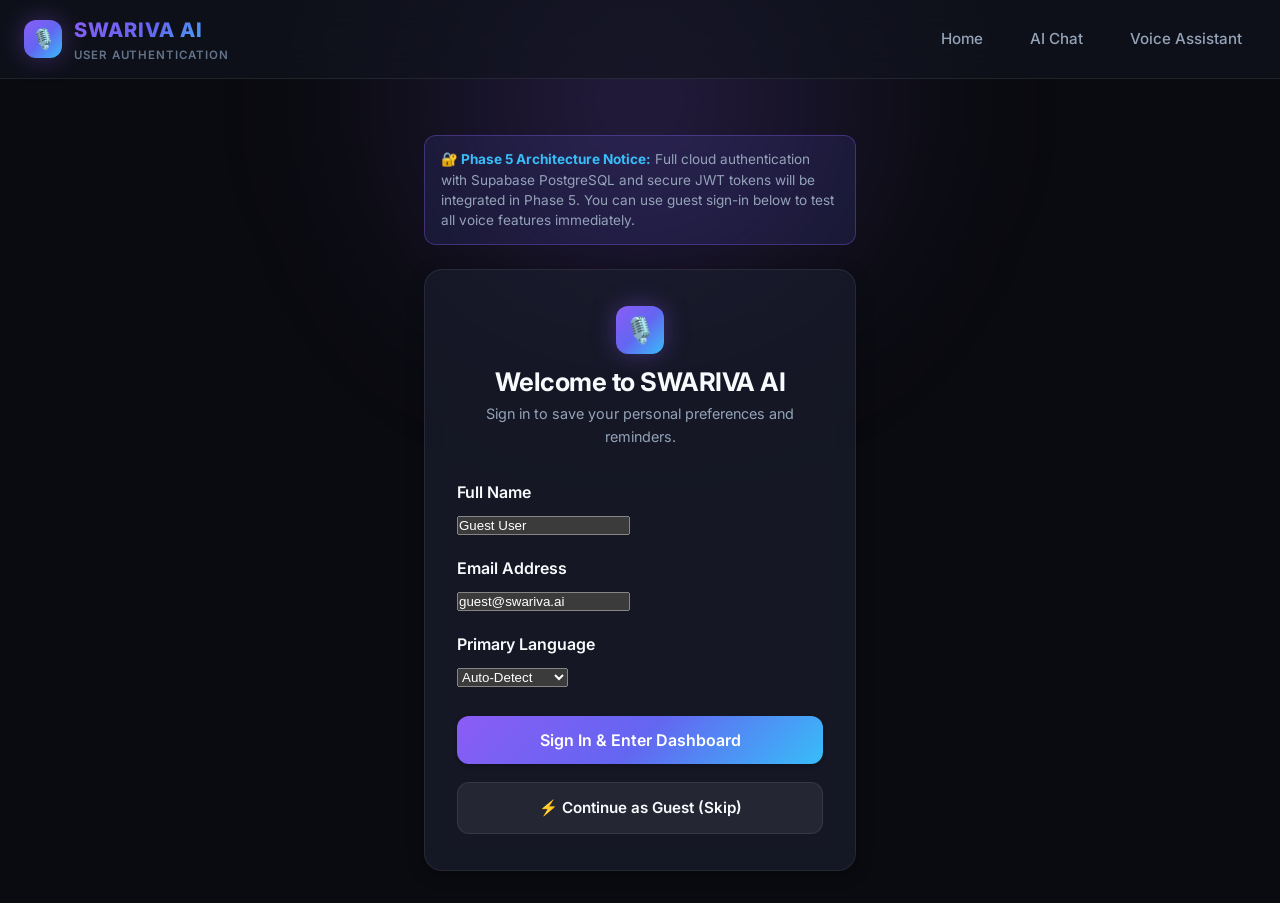
==== frontend/auth.html @ f0828daf "feat(frontend): complete accessible dark-themed frontend with live voice visualizer and 8 responsive" ====
<!DOCTYPE html>
<html lang="en">
<head>
  <meta charset="UTF-8">
  <meta name="viewport" content="width=device-width, initial-scale=1.0">
  <title>SWARIVA AI — Sign In / Sign Up</title>
  <link rel="stylesheet" href="css/variables.css">
  <link rel="stylesheet" href="css/style.css">
  <link rel="preconnect" href="https://fonts.googleapis.com">
  <link rel="preconnect" href="https://fonts.gstatic.com" crossorigin>
  <link href="https://fonts.googleapis.com/css2?family=Inter:wght@400;500;600;700;800&display=swap" rel="stylesheet">
</head>
<body>
  <div class="ambient-glow" aria-hidden="true"></div>

  <!-- Navigation -->
  <header class="navbar" role="banner">
    <a href="index.html" class="brand-container" aria-label="SWARIVA AI Home">
      <div class="brand-logo-icon">🎙️</div>
      <div class="brand-text-block">
        <span class="brand-title">SWARIVA AI</span>
        <span class="brand-tagline">User Authentication</span>
      </div>
    </a>

    <nav aria-label="Main Navigation">
      <ul class="nav-links">
        <li><a href="index.html" class="nav-link">Home</a></li>
        <li><a href="chat.html" class="nav-link">AI Chat</a></li>
        <li><a href="voice.html" class="nav-link">Voice Assistant</a></li>
      </ul>
    </nav>
  </header>

  <main class="container" style="max-width: 480px; padding-top: 3.5rem;">
    <!-- Architecture Notice (Rule 9: Clear disclosure of Phase 5 Supabase Auth) -->
    <div style="background: rgba(99, 102, 241, 0.12); border: 1px solid var(--border-bright); padding: 0.85rem 1rem; border-radius: var(--radius-md); font-size: 0.85rem; color: var(--text-secondary); margin-bottom: 1.5rem; line-height: 1.5;">
      <strong style="color: var(--accent-cyan);">🔐 Phase 5 Architecture Notice:</strong>
      Full cloud authentication with Supabase PostgreSQL and secure JWT tokens will be integrated in Phase 5. You can use guest sign-in below to test all voice features immediately.
    </div>

    <div class="card" style="padding: 2.25rem 2rem;">
      <div style="text-align: center; margin-bottom: 2rem;">
        <div class="brand-logo-icon" style="margin: 0 auto 0.75rem; width: 48px; height: 48px; font-size: 1.6rem;">🎙️</div>
        <h1 style="font-size: 1.6rem;">Welcome to SWARIVA AI</h1>
        <p style="font-size: 0.9rem; margin-top: 0.25rem;">Sign in to save your personal preferences and reminders.</p>
      </div>

      <!-- Auth Form -->
      <form id="auth-form" style="display: flex; flex-direction: column; gap: 1.15rem;">
        <div>
          <label for="auth-name" class="form-label" style="display: block; margin-bottom: 0.4rem; font-weight: 600;">Full Name</label>
          <input type="text" id="auth-name" class="text-input" placeholder="e.g. Ramesh Kumar" value="Guest User" required>
        </div>

        <div>
          <label for="auth-email" class="form-label" style="display: block; margin-bottom: 0.4rem; font-weight: 600;">Email Address</label>
          <input type="email" id="auth-email" class="text-input" placeholder="name@example.com" value="guest@swariva.ai" required>
        </div>

        <div>
          <label for="auth-lang" class="form-label" style="display: block; margin-bottom: 0.4rem; font-weight: 600;">Primary Language</label>
          <select id="auth-lang" class="select-input">
            <option value="auto">Auto-Detect</option>
            <option value="english">English (en-IN)</option>
            <option value="hindi">Hindi (hi-IN)</option>
            <option value="telugu">Telugu (te-IN)</option>
          </select>
        </div>

        <button type="submit" class="btn btn-primary" style="width: 100%; padding: 0.85rem; font-size: 1rem; margin-top: 0.5rem;">
          Sign In & Enter Dashboard
        </button>

        <a href="chat.html" class="btn btn-secondary" style="width: 100%; padding: 0.8rem; font-size: 0.95rem; text-align: center;">
          ⚡ Continue as Guest (Skip)
        </a>
      </form>
    </div>
  </main>

  <script src="js/config.js"></script>
  <script>
    document.addEventListener('DOMContentLoaded', () => {
      const form = document.getElementById('auth-form');
      const nameInput = document.getElementById('auth-name');
      const langSelect = document.getElementById('auth-lang');

      form.addEventListener('submit', (e) => {
        e.preventDefault();
        const name = nameInput.value.trim() || 'User';
        const lang = langSelect.value || 'auto';

        localStorage.setItem('swariva_user_name', name);
        setStoredLanguage(lang);

        showToast(`Welcome, ${name}! Redirecting to AI Chat...`, 'success');
        setTimeout(() => {
          window.location.href = 'chat.html';
        }, 800);
      });
    });
  </script>
</body>
</html>
---- frontend/css/variables.css ----
/* ==========================================================================
   SWARIVA AI — Design Tokens & CSS Variables
   Theme: Premium Dark with Cyber-Indigo & Royal-Purple Accents
   ========================================================================== */

:root {
  /* Color Palette - Dark Premium */
  --bg-primary: #0a0b10;
  --bg-secondary: #121420;
  --bg-tertiary: #1a1d2e;
  --bg-card: rgba(26, 29, 46, 0.7);
  --bg-card-hover: rgba(35, 39, 62, 0.85);
  --bg-glass: rgba(18, 20, 32, 0.65);

  /* Primary Brand Gradients & Accents */
  --primary-purple: #8b5cf6;
  --primary-indigo: #6366f1;
  --accent-cyan: #38bdf8;
  --accent-teal: #14b8a6;
  --accent-pink: #ec4899;
  
  --gradient-brand: linear-gradient(135deg, #8b5cf6 0%, #6366f1 50%, #38bdf8 100%);
  --gradient-glow: radial-gradient(circle at center, rgba(139, 92, 246, 0.25) 0%, transparent 70%);
  --gradient-card: linear-gradient(180deg, rgba(255, 255, 255, 0.04) 0%, rgba(255, 255, 255, 0.01) 100%);
  --gradient-mic: linear-gradient(135deg, #a855f7 0%, #6366f1 100%);
  --gradient-mic-active: linear-gradient(135deg, #ef4444 0%, #f43f5e 100%);

  /* Text Colors */
  --text-primary: #f8fafc;
  --text-secondary: #94a3b8;
  --text-muted: #64748b;
  --text-highlight: #c084fc;

  /* Borders & Dividers */
  --border-subtle: rgba(255, 255, 255, 0.08);
  --border-bright: rgba(139, 92, 246, 0.35);
  --border-focus: #8b5cf6;

  /* Status Colors */
  --status-success: #10b981;
  --status-warning: #f59e0b;
  --status-danger: #ef4444;
  --status-info: #38bdf8;

  /* Typography */
  --font-family: 'Inter', -apple-system, BlinkMacSystemFont, 'Segoe UI', Roboto, Helvetica, Arial, sans-serif;
  --font-size-base: 16px;
  --line-height-base: 1.6;

  /* Spacing */
  --spacing-xs: 0.25rem;
  --spacing-sm: 0.5rem;
  --spacing-md: 1rem;
  --spacing-lg: 1.5rem;
  --spacing-xl: 2rem;
  --spacing-2xl: 3rem;

  /* Border Radii */
  --radius-sm: 8px;
  --radius-md: 12px;
  --radius-lg: 18px;
  --radius-xl: 24px;
  --radius-full: 9999px;

  /* Shadows */
  --shadow-sm: 0 2px 4px rgba(0, 0, 0, 0.2);
  --shadow-md: 0 4px 16px rgba(0, 0, 0, 0.35);
  --shadow-lg: 0 10px 30px rgba(0, 0, 0, 0.5);
  --shadow-glow: 0 0 25px rgba(139, 92, 246, 0.35);
  --shadow-mic: 0 0 35px rgba(124, 58, 237, 0.5);
  --shadow-mic-active: 0 0 45px rgba(239, 68, 68, 0.7);

  /* Transitions */
  --transition-fast: 0.15s ease;
  --transition-normal: 0.25s ease;
  --transition-slow: 0.4s cubic-bezier(0.16, 1, 0.3, 1);
}

/* ── Accessibility: High Contrast Mode ── */
body.high-contrast {
  --bg-primary: #000000;
  --bg-secondary: #0a0a0a;
  --bg-tertiary: #141414;
  --bg-card: #000000;
  --text-primary: #ffffff;
  --text-secondary: #e2e8f0;
  --text-muted: #cbd5e1;
  --border-subtle: #ffffff;
  --border-bright: #ffff00;
  --border-focus: #ffff00;
  --primary-purple: #c084fc;
}

/* ── Accessibility: Dynamic Font Sizing ── */
body.font-large {
  --font-size-base: 18px;
}
body.font-xlarge {
  --font-size-base: 20px;
}
---- frontend/css/style.css ----
/* ==========================================================================
   SWARIVA AI — Global Stylesheet & Component Library
   ========================================================================== */

@import url('variables.css');

*, *::before, *::after {
  box-sizing: border-box;
  margin: 0;
  padding: 0;
}

html {
  font-size: var(--font-size-base);
  scroll-behavior: smooth;
  color-scheme: dark;
}

body {
  font-family: var(--font-family);
  background-color: var(--bg-primary);
  color: var(--text-primary);
  line-height: var(--line-height-base);
  min-height: 100vh;
  display: flex;
  flex-direction: column;
  overflow-x: hidden;
  -webkit-font-smoothing: antialiased;
}

/* ── Accessible Focus States ── */
:focus-visible {
  outline: 3px solid var(--accent-cyan);
  outline-offset: 3px;
  border-radius: var(--radius-sm);
}

/* ── Typography & Links ── */
h1, h2, h3, h4, h5, h6 {
  color: var(--text-primary);
  font-weight: 700;
  line-height: 1.25;
  letter-spacing: -0.02em;
}

h1 { font-size: 2.25rem; }
h2 { font-size: 1.75rem; }
h3 { font-size: 1.35rem; }

p {
  color: var(--text-secondary);
}

a {
  color: var(--text-highlight);
  text-decoration: none;
  transition: color var(--transition-fast);
}

a:hover {
  color: var(--accent-cyan);
}

/* ── Background Glow Effects ── */
.ambient-glow {
  position: fixed;
  top: -150px;
  left: 50%;
  transform: translateX(-50%);
  width: 750px;
  height: 500px;
  background: var(--gradient-glow);
  pointer-events: none;
  z-index: 0;
  filter: blur(80px);
}

/* ── Navigation Bar ── */
.navbar {
  position: sticky;
  top: 0;
  z-index: 100;
  background: var(--bg-glass);
  backdrop-filter: blur(16px);
  -webkit-backdrop-filter: blur(16px);
  border-bottom: 1px solid var(--border-subtle);
  padding: 0.85rem 1.5rem;
  display: flex;
  align-items: center;
  justify-content: space-between;
}

.brand-container {
  display: flex;
  align-items: center;
  gap: 0.75rem;
  text-decoration: none;
}

.brand-logo-icon {
  width: 38px;
  height: 38px;
  border-radius: var(--radius-md);
  background: var(--gradient-brand);
  display: flex;
  align-items: center;
  justify-content: center;
  box-shadow: var(--shadow-glow);
  color: #fff;
  font-size: 1.25rem;
  font-weight: 800;
}

.brand-text-block {
  display: flex;
  flex-direction: column;
}

.brand-title {
  font-size: 1.25rem;
  font-weight: 800;
  letter-spacing: 0.05em;
  background: var(--gradient-brand);
  -webkit-background-clip: text;
  -webkit-text-fill-color: transparent;
}

.brand-tagline {
  font-size: 0.72rem;
  color: var(--text-muted);
  text-transform: uppercase;
  letter-spacing: 0.08em;
  font-weight: 600;
}

.nav-links {
  display: flex;
  align-items: center;
  gap: 1.25rem;
  list-style: none;
}

.nav-link {
  color: var(--text-secondary);
  font-weight: 500;
  font-size: 0.95rem;
  padding: 0.5rem 0.85rem;
  border-radius: var(--radius-sm);
  transition: all var(--transition-fast);
  display: flex;
  align-items: center;
  gap: 0.4rem;
}

.nav-link:hover, .nav-link.active {
  color: #ffffff;
  background: rgba(255, 255, 255, 0.07);
}

.nav-link.active {
  border-bottom: 2px solid var(--primary-purple);
}

/* ── Header Controls / Status Pill ── */
.header-actions {
  display: flex;
  align-items: center;
  gap: 0.75rem;
}

.status-pill {
  display: flex;
  align-items: center;
  gap: 0.45rem;
  background: rgba(16, 185, 129, 0.12);
  border: 1px solid rgba(16, 185, 129, 0.3);
  padding: 0.35rem 0.75rem;
  border-radius: var(--radius-full);
  font-size: 0.8rem;
  font-weight: 600;
  color: var(--status-success);
}

.status-dot {
  width: 8px;
  height: 8px;
  background: var(--status-success);
  border-radius: 50%;
  animation: pulse-dot 2s infinite;
}

@keyframes pulse-dot {
  0% { transform: scale(0.95); opacity: 0.7; }
  50% { transform: scale(1.3); opacity: 1; }
  100% { transform: scale(0.95); opacity: 0.7; }
}

/* ── Accessible Buttons ── */
.btn {
  display: inline-flex;
  align-items: center;
  justify-content: center;
  gap: 0.5rem;
  font-family: inherit;
  font-size: 0.95rem;
  font-weight: 600;
  padding: 0.75rem 1.4rem;
  border-radius: var(--radius-md);
  border: none;
  cursor: pointer;
  transition: all var(--transition-fast);
  text-decoration: none;
}

.btn-primary {
  background: var(--gradient-brand);
  color: #ffffff;
  box-shadow: var(--shadow-sm);
}

.btn-primary:hover {
  transform: translateY(-2px);
  box-shadow: var(--shadow-glow);
}

.btn-secondary {
  background: rgba(255, 255, 255, 0.07);
  color: var(--text-primary);
  border: 1px solid var(--border-subtle);
}

.btn-secondary:hover {
  background: rgba(255, 255, 255, 0.12);
  border-color: var(--border-bright);
}

.btn-danger {
  background: rgba(239, 68, 68, 0.15);
  color: #f87171;
  border: 1px solid rgba(239, 68, 68, 0.3);
}

.btn-danger:hover {
  background: rgba(239, 68, 68, 0.3);
}

.btn-icon {
  width: 44px;
  height: 44px;
  padding: 0;
  border-radius: 50%;
}

/* ── Container ── */
.container {
  width: 100%;
  max-width: 1200px;
  margin: 0 auto;
  padding: 2rem 1.5rem;
  position: relative;
  z-index: 1;
}

/* ── Cards ── */
.card {
  background: var(--bg-card);
  backdrop-filter: blur(12px);
  -webkit-backdrop-filter: blur(12px);
  border: 1px solid var(--border-subtle);
  border-radius: var(--radius-lg);
  padding: 1.75rem;
  box-shadow: var(--shadow-md);
  transition: transform var(--transition-fast), border-color var(--transition-fast);
}

.card:hover {
  border-color: var(--border-bright);
}

/* ── Audio Waveform Visualizer Canvas ── */
.waveform-canvas {
  width: 100%;
  height: 90px;
  background: rgba(10, 11, 16, 0.7);
  border-radius: var(--radius-md);
  border: 1px solid var(--border-subtle);
  display: block;
}

/* ── Giant Central Microphone Button ── */
.mic-hero-container {
  display: flex;
  flex-direction: column;
  align-items: center;
  justify-content: center;
  padding: 2.5rem 1rem;
}

.giant-mic-btn {
  width: 130px;
  height: 130px;
  border-radius: 50%;
  background: var(--gradient-mic);
  border: 4px solid rgba(255, 255, 255, 0.2);
  box-shadow: var(--shadow-mic);
  cursor: pointer;
  display: flex;
  align-items: center;
  justify-content: center;
  color: #ffffff;
  font-size: 3rem;
  transition: all var(--transition-slow);
  position: relative;
}

.giant-mic-btn:hover {
  transform: scale(1.06);
  box-shadow: 0 0 50px rgba(139, 92, 246, 0.7);
}

.giant-mic-btn.recording {
  background: var(--gradient-mic-active);
  box-shadow: var(--shadow-mic-active);
  animation: mic-pulse 1.4s infinite;
}

@keyframes mic-pulse {
  0% { transform: scale(1); box-shadow: 0 0 0 0 rgba(239, 68, 68, 0.7); }
  70% { transform: scale(1.08); box-shadow: 0 0 0 25px rgba(239, 68, 68, 0); }
  100% { transform: scale(1); box-shadow: 0 0 0 0 rgba(239, 68, 68, 0); }
}

.mic-status-label {
  margin-top: 1.25rem;
  font-size: 1.15rem;
  font-weight: 600;
  color: var(--text-primary);
  text-align: center;
}

.mic-timer {
  font-size: 0.95rem;
  color: var(--accent-cyan);
  font-weight: 700;
  margin-top: 0.35rem;
  font-variant-numeric: tabular-nums;
}

/* ── Toast Notifications ── */
.toast-container {
  position: fixed;
  bottom: 24px;
  right: 24px;
  z-index: 1000;
  display: flex;
  flex-direction: column;
  gap: 10px;
  pointer-events: none;
}

.toast {
  pointer-events: auto;
  background: var(--bg-tertiary);
  border: 1px solid var(--border-bright);
  color: var(--text-primary);
  padding: 0.85rem 1.25rem;
  border-radius: var(--radius-md);
  box-shadow: var(--shadow-lg);
  display: flex;
  align-items: center;
  gap: 0.75rem;
  font-size: 0.92rem;
  animation: toast-in 0.3s ease;
  max-width: 360px;
}

.toast.error {
  border-color: var(--status-danger);
  background: rgba(239, 68, 68, 0.15);
}

.toast.success {
  border-color: var(--status-success);
  background: rgba(16, 185, 129, 0.15);
}

@keyframes toast-in {
  from { transform: translateY(15px); opacity: 0; }
  to { transform: translateY(0); opacity: 1; }
}

/* ── Footer ── */
.footer {
  margin-top: auto;
  border-top: 1px solid var(--border-subtle);
  background: var(--bg-secondary);
  padding: 1.75rem 1.5rem;
  text-align: center;
  font-size: 0.88rem;
  color: var(--text-muted);
}

.footer-brand {
  font-weight: 700;
  color: var(--text-primary);
}

.footer-credits {
  margin-top: 0.4rem;
  font-size: 0.8rem;
}

/* ── Mobile Responsive Overrides ── */
@media (max-width: 768px) {
  .nav-links {
    display: none; /* Collapsible or icon based on mobile */
  }
  .navbar {
    padding: 0.75rem 1rem;
  }
  .giant-mic-btn {
    width: 105px;
    height: 105px;
    font-size: 2.3rem;
  }
}
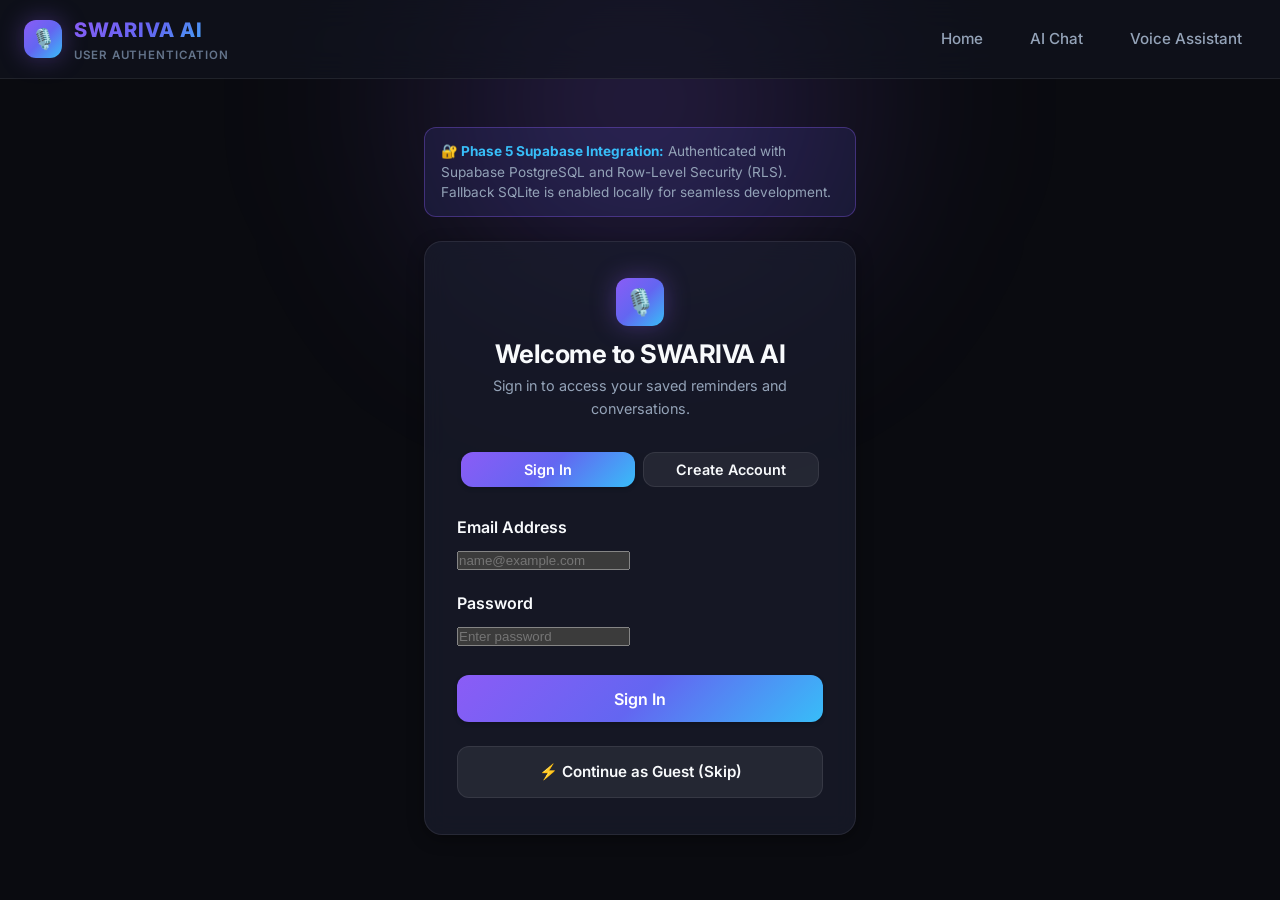
==== commit 8bb60051: "feat(database): complete Phase 5 Supabase PostgreSQL integration, auth, reminders, and dialogue pers" ====
--- a/frontend/auth.html
+++ b/frontend/auth.html
@@ -32,35 +32,63 @@
     </nav>
   </header>
 
-  <main class="container" style="max-width: 480px; padding-top: 3.5rem;">
-    <!-- Architecture Notice (Rule 9: Clear disclosure of Phase 5 Supabase Auth) -->
+  <main class="container" style="max-width: 480px; padding-top: 3rem;">
+    <!-- Architecture Notice -->
     <div style="background: rgba(99, 102, 241, 0.12); border: 1px solid var(--border-bright); padding: 0.85rem 1rem; border-radius: var(--radius-md); font-size: 0.85rem; color: var(--text-secondary); margin-bottom: 1.5rem; line-height: 1.5;">
-      <strong style="color: var(--accent-cyan);">🔐 Phase 5 Architecture Notice:</strong>
-      Full cloud authentication with Supabase PostgreSQL and secure JWT tokens will be integrated in Phase 5. You can use guest sign-in below to test all voice features immediately.
+      <strong style="color: var(--accent-cyan);">🔐 Phase 5 Supabase Integration:</strong>
+      Authenticated with Supabase PostgreSQL and Row-Level Security (RLS). Fallback SQLite is enabled locally for seamless development.
     </div>
 
     <div class="card" style="padding: 2.25rem 2rem;">
-      <div style="text-align: center; margin-bottom: 2rem;">
+      <div style="text-align: center; margin-bottom: 1.75rem;">
         <div class="brand-logo-icon" style="margin: 0 auto 0.75rem; width: 48px; height: 48px; font-size: 1.6rem;">🎙️</div>
-        <h1 style="font-size: 1.6rem;">Welcome to SWARIVA AI</h1>
-        <p style="font-size: 0.9rem; margin-top: 0.25rem;">Sign in to save your personal preferences and reminders.</p>
-      </div>
-
-      <!-- Auth Form -->
-      <form id="auth-form" style="display: flex; flex-direction: column; gap: 1.15rem;">
-        <div>
-          <label for="auth-name" class="form-label" style="display: block; margin-bottom: 0.4rem; font-weight: 600;">Full Name</label>
-          <input type="text" id="auth-name" class="text-input" placeholder="e.g. Ramesh Kumar" value="Guest User" required>
-        </div>
-
-        <div>
-          <label for="auth-email" class="form-label" style="display: block; margin-bottom: 0.4rem; font-weight: 600;">Email Address</label>
-          <input type="email" id="auth-email" class="text-input" placeholder="name@example.com" value="guest@swariva.ai" required>
-        </div>
-
-        <div>
-          <label for="auth-lang" class="form-label" style="display: block; margin-bottom: 0.4rem; font-weight: 600;">Primary Language</label>
-          <select id="auth-lang" class="select-input">
+        <h1 id="auth-title" style="font-size: 1.6rem;">Welcome to SWARIVA AI</h1>
+        <p id="auth-subtitle" style="font-size: 0.9rem; margin-top: 0.25rem;">Sign in to access your saved reminders and conversations.</p>
+      </div>
+
+      <!-- Tab Switcher -->
+      <div style="display: flex; gap: 0.5rem; margin-bottom: 1.5rem; background: var(--bg-surface); padding: 0.25rem; border-radius: var(--radius-md);">
+        <button id="tab-login" class="btn btn-primary" style="flex: 1; padding: 0.5rem; font-size: 0.9rem;">Sign In</button>
+        <button id="tab-signup" class="btn btn-secondary" style="flex: 1; padding: 0.5rem; font-size: 0.9rem;">Create Account</button>
+      </div>
+
+      <!-- Sign In Form -->
+      <form id="form-login" style="display: flex; flex-direction: column; gap: 1.15rem;">
+        <div>
+          <label for="login-email" class="form-label" style="display: block; margin-bottom: 0.4rem; font-weight: 600;">Email Address</label>
+          <input type="email" id="login-email" class="text-input" placeholder="name@example.com" required autocomplete="email">
+        </div>
+
+        <div>
+          <label for="login-password" class="form-label" style="display: block; margin-bottom: 0.4rem; font-weight: 600;">Password</label>
+          <input type="password" id="login-password" class="text-input" placeholder="Enter password" required autocomplete="current-password">
+        </div>
+
+        <button type="submit" id="btn-login-submit" class="btn btn-primary" style="width: 100%; padding: 0.85rem; font-size: 1rem; margin-top: 0.5rem;">
+          Sign In
+        </button>
+      </form>
+
+      <!-- Sign Up Form (hidden by default) -->
+      <form id="form-signup" style="display: none; flex-direction: column; gap: 1.15rem;">
+        <div>
+          <label for="signup-name" class="form-label" style="display: block; margin-bottom: 0.4rem; font-weight: 600;">Full Name</label>
+          <input type="text" id="signup-name" class="text-input" placeholder="e.g. Ramesh Kumar" required autocomplete="name">
+        </div>
+
+        <div>
+          <label for="signup-email" class="form-label" style="display: block; margin-bottom: 0.4rem; font-weight: 600;">Email Address</label>
+          <input type="email" id="signup-email" class="text-input" placeholder="name@example.com" required autocomplete="email">
+        </div>
+
+        <div>
+          <label for="signup-password" class="form-label" style="display: block; margin-bottom: 0.4rem; font-weight: 600;">Password (min 6 chars)</label>
+          <input type="password" id="signup-password" class="text-input" placeholder="Choose a secure password" minlength="6" required autocomplete="new-password">
+        </div>
+
+        <div>
+          <label for="signup-lang" class="form-label" style="display: block; margin-bottom: 0.4rem; font-weight: 600;">Primary Language</label>
+          <select id="signup-lang" class="select-input">
             <option value="auto">Auto-Detect</option>
             <option value="english">English (en-IN)</option>
             <option value="hindi">Hindi (hi-IN)</option>
@@ -68,36 +96,113 @@
           </select>
         </div>
 
-        <button type="submit" class="btn btn-primary" style="width: 100%; padding: 0.85rem; font-size: 1rem; margin-top: 0.5rem;">
-          Sign In & Enter Dashboard
+        <button type="submit" id="btn-signup-submit" class="btn btn-primary" style="width: 100%; padding: 0.85rem; font-size: 1rem; margin-top: 0.5rem;">
+          Create Account
         </button>
-
-        <a href="chat.html" class="btn btn-secondary" style="width: 100%; padding: 0.8rem; font-size: 0.95rem; text-align: center;">
+      </form>
+
+      <div style="margin-top: 1.5rem; text-align: center;">
+        <a href="chat.html" class="btn btn-secondary" style="width: 100%; padding: 0.8rem; font-size: 0.95rem; text-align: center; display: block;">
           ⚡ Continue as Guest (Skip)
         </a>
-      </form>
+      </div>
     </div>
   </main>
 
   <script src="js/config.js"></script>
+  <script src="js/api.js"></script>
   <script>
     document.addEventListener('DOMContentLoaded', () => {
-      const form = document.getElementById('auth-form');
-      const nameInput = document.getElementById('auth-name');
-      const langSelect = document.getElementById('auth-lang');
-
-      form.addEventListener('submit', (e) => {
+      const tabLogin = document.getElementById('tab-login');
+      const tabSignup = document.getElementById('tab-signup');
+      const formLogin = document.getElementById('form-login');
+      const formSignup = document.getElementById('form-signup');
+      const authTitle = document.getElementById('auth-title');
+      const authSubtitle = document.getElementById('auth-subtitle');
+
+      // Check if already authenticated
+      const token = getAuthToken();
+      if (token) {
+        SwarivaAPI.auth.me().then(profile => {
+          if (profile) {
+            showToast(`Already signed in as ${profile.full_name || profile.email}`, 'info');
+            setTimeout(() => { window.location.href = 'chat.html'; }, 1000);
+          }
+        }).catch(() => {});
+      }
+
+      tabLogin.addEventListener('click', () => {
+        tabLogin.className = 'btn btn-primary';
+        tabSignup.className = 'btn btn-secondary';
+        formLogin.style.display = 'flex';
+        formSignup.style.display = 'none';
+        authTitle.textContent = 'Welcome to SWARIVA AI';
+        authSubtitle.textContent = 'Sign in to access your saved reminders and conversations.';
+      });
+
+      tabSignup.addEventListener('click', () => {
+        tabSignup.className = 'btn btn-primary';
+        tabLogin.className = 'btn btn-secondary';
+        formLogin.style.display = 'none';
+        formSignup.style.display = 'flex';
+        authTitle.textContent = 'Join SWARIVA AI';
+        authSubtitle.textContent = 'Create an account for synchronized voice memory and settings.';
+      });
+
+      // Handle Login
+      formLogin.addEventListener('submit', async (e) => {
         e.preventDefault();
-        const name = nameInput.value.trim() || 'User';
-        const lang = langSelect.value || 'auto';
-
-        localStorage.setItem('swariva_user_name', name);
-        setStoredLanguage(lang);
-
-        showToast(`Welcome, ${name}! Redirecting to AI Chat...`, 'success');
-        setTimeout(() => {
-          window.location.href = 'chat.html';
-        }, 800);
+        const email = document.getElementById('login-email').value.trim();
+        const password = document.getElementById('login-password').value;
+        const btn = document.getElementById('btn-login-submit');
+
+        btn.disabled = true;
+        btn.textContent = 'Signing in...';
+
+        try {
+          const res = await SwarivaAPI.auth.login({ email, password });
+          showToast(`Welcome back, ${res.full_name || res.email}!`, 'success');
+          setTimeout(() => {
+            window.location.href = 'chat.html';
+          }, 800);
+        } catch (err) {
+          showToast(err.message, 'error', 4500);
+        } finally {
+          btn.disabled = false;
+          btn.textContent = 'Sign In';
+        }
+      });
+
+      // Handle Sign Up
+      formSignup.addEventListener('submit', async (e) => {
+        e.preventDefault();
+        const fullName = document.getElementById('signup-name').value.trim();
+        const email = document.getElementById('signup-email').value.trim();
+        const password = document.getElementById('signup-password').value;
+        const preferredLanguage = document.getElementById('signup-lang').value;
+        const btn = document.getElementById('btn-signup-submit');
+
+        btn.disabled = true;
+        btn.textContent = 'Creating account...';
+
+        try {
+          const res = await SwarivaAPI.auth.signup({
+            fullName,
+            email,
+            password,
+            preferredLanguage,
+          });
+          setStoredLanguage(preferredLanguage);
+          showToast(`Account created! Welcome, ${res.full_name}!`, 'success');
+          setTimeout(() => {
+            window.location.href = 'chat.html';
+          }, 800);
+        } catch (err) {
+          showToast(err.message, 'error', 4500);
+        } finally {
+          btn.disabled = false;
+          btn.textContent = 'Create Account';
+        }
       });
     });
   </script>
--- a/frontend/css/variables.css
+++ b/frontend/css/variables.css
@@ -98,3 +98,4 @@
 body.font-xlarge {
   --font-size-base: 20px;
 }
+
--- a/frontend/css/style.css
+++ b/frontend/css/style.css
@@ -424,3 +424,4 @@
     font-size: 2.3rem;
   }
 }
+
